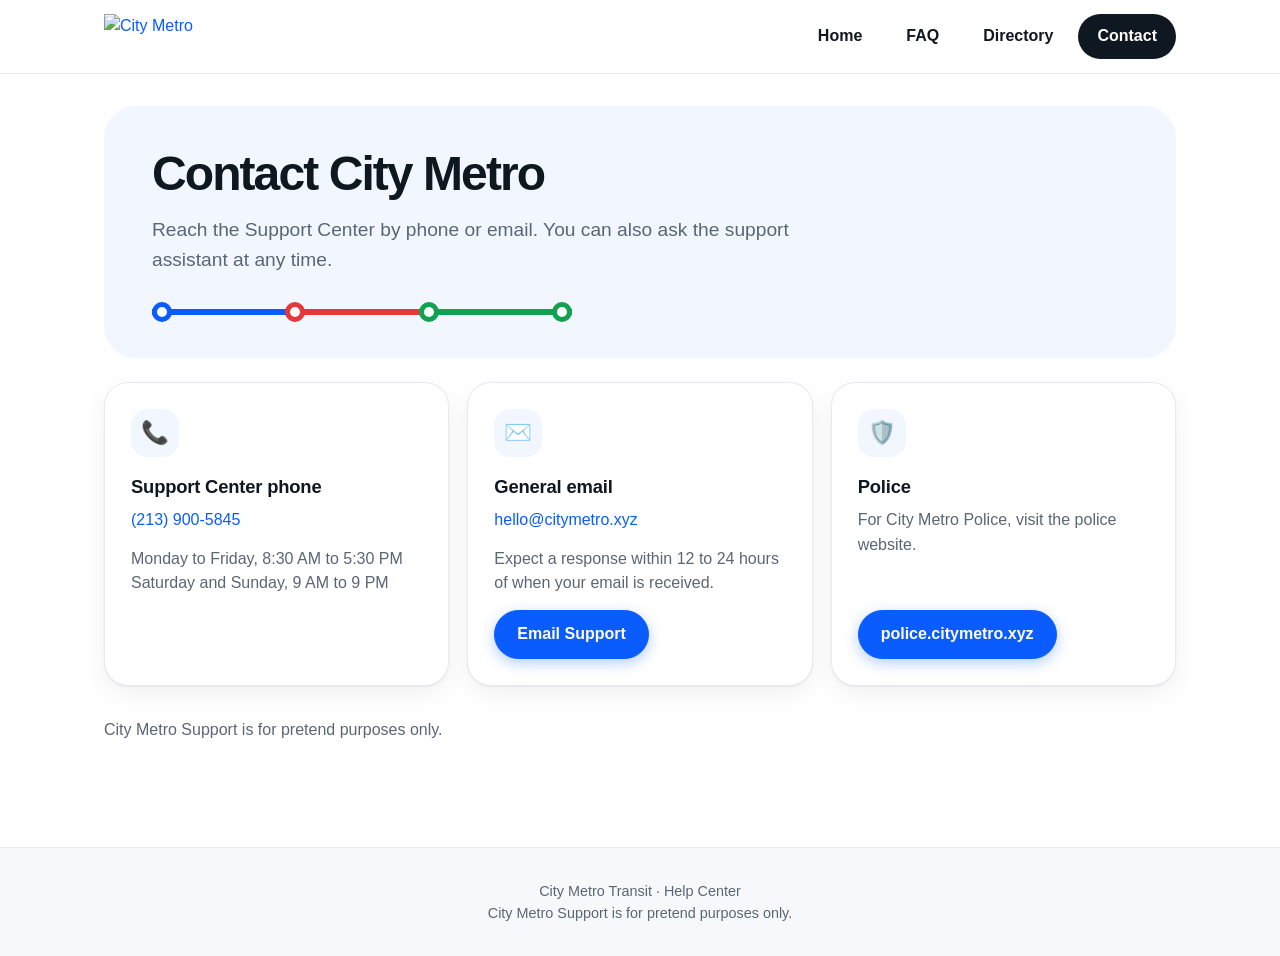
==== contact.html @ 76435ec6 "Create contact.html" ====
<!doctype html><html lang="en"><head><meta charset="utf-8"><meta name="viewport" content="width=device-width,initial-scale=1">
<title>Contact – City Metro Transit Help Center</title><link rel="stylesheet" href="styles.css"></head><body>
<header><div class="bar"><a class="logo" href="index.html" aria-label="City Metro Transit Help Center home"><img src="https://alerts.citymetro.xyz/logo.png" alt="City Metro"></a>
<nav><a class="btn " href="index.html">Home</a><a class="btn " href="faq.html">FAQ</a><a class="btn " href="directory.html">Directory</a><a class="btn on" href="contact.html">Contact</a></nav></div></header>
<main>
<section class="hero compact">
<h1>Contact City Metro</h1>
<p class="lead">Reach the Support Center by phone or email. You can also ask the support assistant at any time.</p>
<div class="route" aria-hidden="true"><i></i><i></i><i></i><i></i></div>
</section>
<div class="list">
<div class="item"><span class="ic" aria-hidden="true">📞</span><h3>Support Center phone</h3><p><a href="tel:+12139005845">(213) 900-5845</a></p><p>Monday to Friday, 8:30 AM to 5:30 PM<br>Saturday and Sunday, 9 AM to 9 PM</p></div>
<div class="item"><span class="ic" aria-hidden="true">✉️</span><h3>General email</h3><p><a href="mailto:hello@citymetro.xyz">hello@citymetro.xyz</a></p><p>Expect a response within 12 to 24 hours of when your email is received.</p><a class="btn primary" href="mailto:hello@citymetro.xyz">Email Support</a></div>
<div class="item"><span class="ic" aria-hidden="true">🛡️</span><h3>Police</h3><p>For City Metro Police, visit the police website.</p><a class="btn primary" href="https://police.citymetro.xyz">police.citymetro.xyz</a></div>
</div>
<p style="color:var(--muted);margin-top:32px">City Metro Support is for pretend purposes only.</p>
</main><footer>City Metro Transit · Help Center<br>City Metro Support is for pretend purposes only.</footer><script src="bot.js"></script></body></html>
---- styles.css ----
:root{--bg:#fff;--ink:#0f1720;--muted:#5b6674;--line:#e6eaf0;--tint:#f2f6ff;--soft:#f6f8fb;--brand:#0a5cff;--brand-d:#0847c4;--red:#e5383b;--green:#12a150;--r:999px;--shadow:0 1px 2px rgba(15,23,32,.06),0 8px 24px rgba(15,23,32,.06)}
*{box-sizing:border-box}
html{scroll-padding-top:90px}
body{margin:0;background:var(--bg);color:var(--ink);font-family:"Helvetica Neue",Helvetica,Arial,sans-serif;line-height:1.55;-webkit-font-smoothing:antialiased}
a{color:var(--brand);text-decoration:none}
a:hover{text-decoration:underline}
:focus-visible{outline:3px solid var(--brand);outline-offset:3px}
header{position:sticky;top:0;background:rgba(255,255,255,.92);backdrop-filter:blur(10px);border-bottom:1px solid var(--line);z-index:10}
.bar{max-width:1120px;margin:0 auto;padding:14px 24px;display:flex;align-items:center;gap:20px;flex-wrap:wrap}
.logo{display:flex;align-items:center;margin-right:auto}
.logo img{height:44px;display:block}
nav{display:flex;gap:6px;flex-wrap:wrap}
nav .btn{border-color:transparent;background:transparent;color:var(--ink);padding:9px 18px}
nav .btn:hover{background:var(--soft);text-decoration:none}
nav .btn.on{background:var(--ink);color:#fff}
.btn{display:inline-block;padding:11px 22px;border-radius:var(--r);border:1px solid var(--line);background:#fff;color:var(--ink);font:inherit;font-weight:600;cursor:pointer;transition:transform .15s,box-shadow .15s,background .15s}
.btn:hover{background:var(--soft);text-decoration:none;transform:translateY(-1px)}
.btn.primary{background:var(--brand);border-color:var(--brand);color:#fff;box-shadow:0 4px 14px rgba(10,92,255,.3)}
.btn.primary:hover{background:var(--brand-d)}
main{max-width:1120px;margin:0 auto;padding:32px 24px 88px}
.hero{background:var(--tint);border-radius:32px;padding:64px 48px 48px;margin-bottom:16px;position:relative;overflow:hidden}
.hero.compact{padding:44px 48px 36px}
h1{font-size:clamp(2.3rem,6vw,4rem);line-height:1.02;letter-spacing:-.04em;margin:0 0 16px;max-width:12em;font-weight:700}
.hero.compact h1{font-size:clamp(2rem,5vw,3rem)}
.lead{font-size:1.2rem;color:var(--muted);max-width:34em;margin:0 0 28px}
.hero.compact .lead{margin-bottom:8px}
.route{display:flex;align-items:center;max-width:420px;margin:28px 0 0;background:linear-gradient(90deg,var(--brand) 0 33%,var(--red) 33% 66%,var(--green) 66%) center/100% 6px no-repeat;justify-content:space-between}
.route i{width:20px;height:20px;border-radius:50%;background:#fff;border:5px solid var(--brand)}
.route i:nth-child(2){border-color:var(--red)}.route i:nth-child(3){border-color:var(--green)}.route i:nth-child(4){border-color:var(--green)}
.search{display:flex;gap:8px;max-width:560px;background:#fff;border-radius:var(--r);padding:6px;box-shadow:var(--shadow)}
.search input{flex:1;min-width:0;padding:12px 18px;border:0;background:transparent;font:inherit;outline:0}
.search:focus-within{outline:3px solid var(--brand)}
h2{font-size:1.6rem;letter-spacing:-.025em;margin:56px 0 18px}
.topics{display:flex;flex-wrap:wrap;gap:10px}
.topics .btn{background:var(--soft);border-color:transparent}
.topics .btn:hover{background:var(--tint);color:var(--brand)}
.list{display:grid;gap:18px;grid-template-columns:repeat(auto-fit,minmax(260px,1fr));margin-top:24px}
.hero + .topics,.hero + .list{margin-top:24px}
.item{background:#fff;border:1px solid var(--line);border-radius:24px;padding:26px;box-shadow:var(--shadow);display:flex;flex-direction:column;align-items:flex-start;transition:transform .2s,box-shadow .2s}
.item:hover{transform:translateY(-3px);box-shadow:0 2px 4px rgba(15,23,32,.06),0 16px 36px rgba(15,23,32,.1)}
.ic{width:48px;height:48px;border-radius:16px;background:var(--tint);display:grid;place-items:center;font-size:1.4rem;margin-bottom:16px}
.item h3{margin:0 0 6px;font-size:1.15rem;letter-spacing:-.01em}
.item p{margin:0 0 14px;color:var(--muted)}
.item .btn{margin-top:auto}
#faq{margin-top:20px;display:grid;gap:12px}
details{background:#fff;border:1px solid var(--line);border-radius:20px;padding:0 24px;box-shadow:var(--shadow)}
summary{font-weight:600;cursor:pointer;font-size:1.05rem;padding:20px 0;list-style:none;display:flex;justify-content:space-between;gap:16px;align-items:center}
summary::-webkit-details-marker{display:none}
summary::after{content:"+";flex:none;width:32px;height:32px;border-radius:50%;background:var(--tint);color:var(--brand);display:grid;place-items:center;font-size:1.3rem;font-weight:400}
details[open] summary::after{content:"–"}
details p{color:var(--muted);margin:0;padding-bottom:22px;max-width:44em}
.filter{margin:24px 0 0;display:flex;max-width:560px}
.filter input{flex:1;padding:14px 22px;border-radius:var(--r);border:1px solid var(--line);font:inherit;background:#fff;box-shadow:var(--shadow)}
footer{background:var(--soft);border-top:1px solid var(--line);padding:32px 24px;text-align:center;color:var(--muted);font-size:.9rem}
.hide{display:none!important}
@media(max-width:600px){.hero,.hero.compact{padding:36px 24px;border-radius:24px}}
@media(prefers-reduced-motion:reduce){*{transition:none!important}}
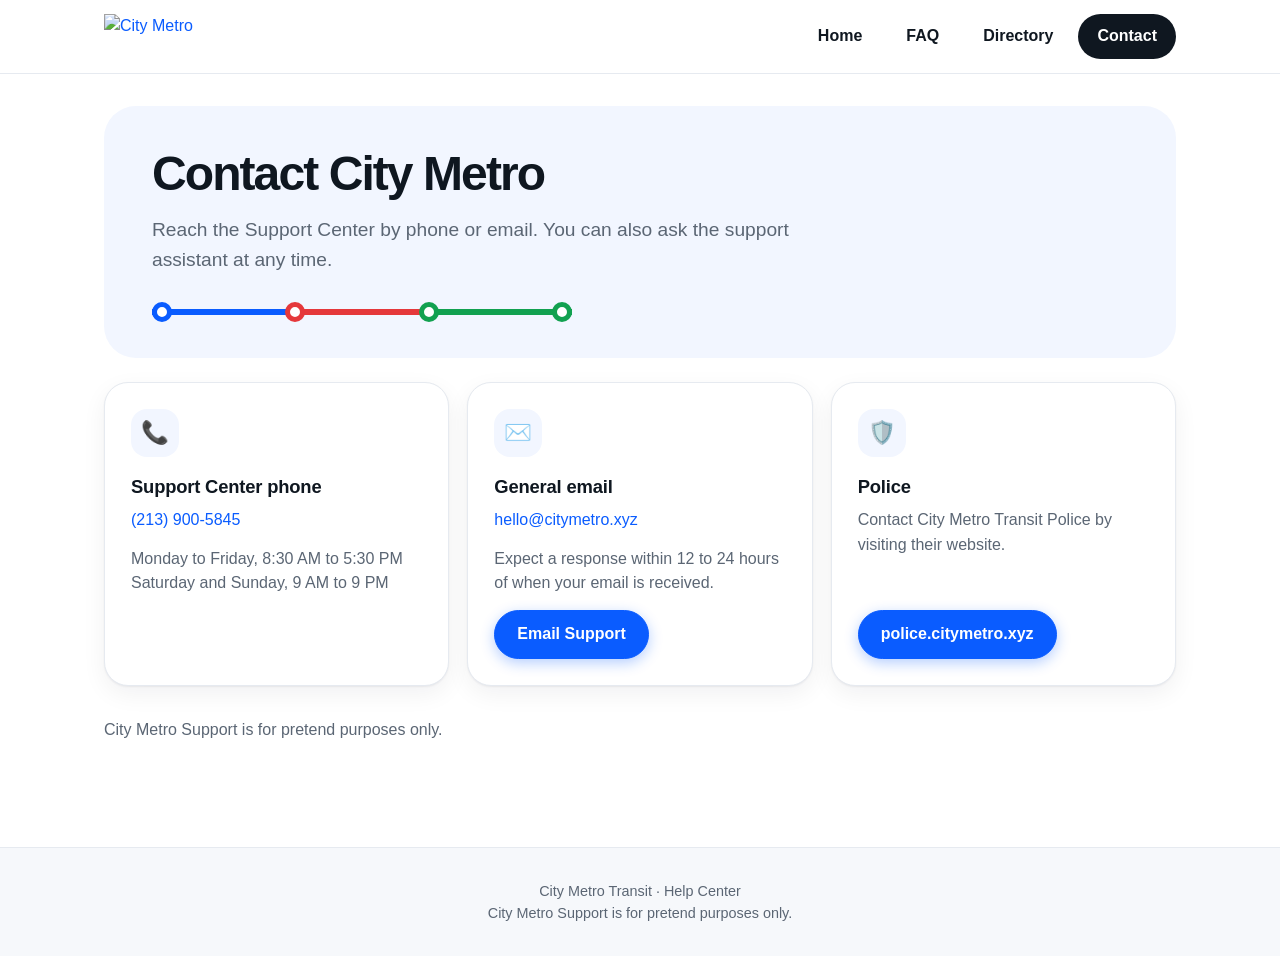
==== commit 9bdc60ce: "Clarify Police contact information in contact.html Updated the Police contact information to clarify" ====
--- a/contact.html
+++ b/contact.html
@@ -11,7 +11,7 @@
 <div class="list">
 <div class="item"><span class="ic" aria-hidden="true">📞</span><h3>Support Center phone</h3><p><a href="tel:+12139005845">(213) 900-5845</a></p><p>Monday to Friday, 8:30 AM to 5:30 PM<br>Saturday and Sunday, 9 AM to 9 PM</p></div>
 <div class="item"><span class="ic" aria-hidden="true">✉️</span><h3>General email</h3><p><a href="mailto:hello@citymetro.xyz">hello@citymetro.xyz</a></p><p>Expect a response within 12 to 24 hours of when your email is received.</p><a class="btn primary" href="mailto:hello@citymetro.xyz">Email Support</a></div>
-<div class="item"><span class="ic" aria-hidden="true">🛡️</span><h3>Police</h3><p>For City Metro Police, visit the police website.</p><a class="btn primary" href="https://police.citymetro.xyz">police.citymetro.xyz</a></div>
+<div class="item"><span class="ic" aria-hidden="true">🛡️</span><h3>Police</h3><p>Contact City Metro Transit Police by visiting their website.</p><a class="btn primary" href="https://police.citymetro.xyz">police.citymetro.xyz</a></div>
 </div>
 <p style="color:var(--muted);margin-top:32px">City Metro Support is for pretend purposes only.</p>
-</main><footer>City Metro Transit · Help Center<br>City Metro Support is for pretend purposes only.</footer><script src="bot.js"></script></body></html>+</main><footer>City Metro Transit · Help Center<br>City Metro Support is for pretend purposes only.</footer><script src="bot.js"></script></body></html>
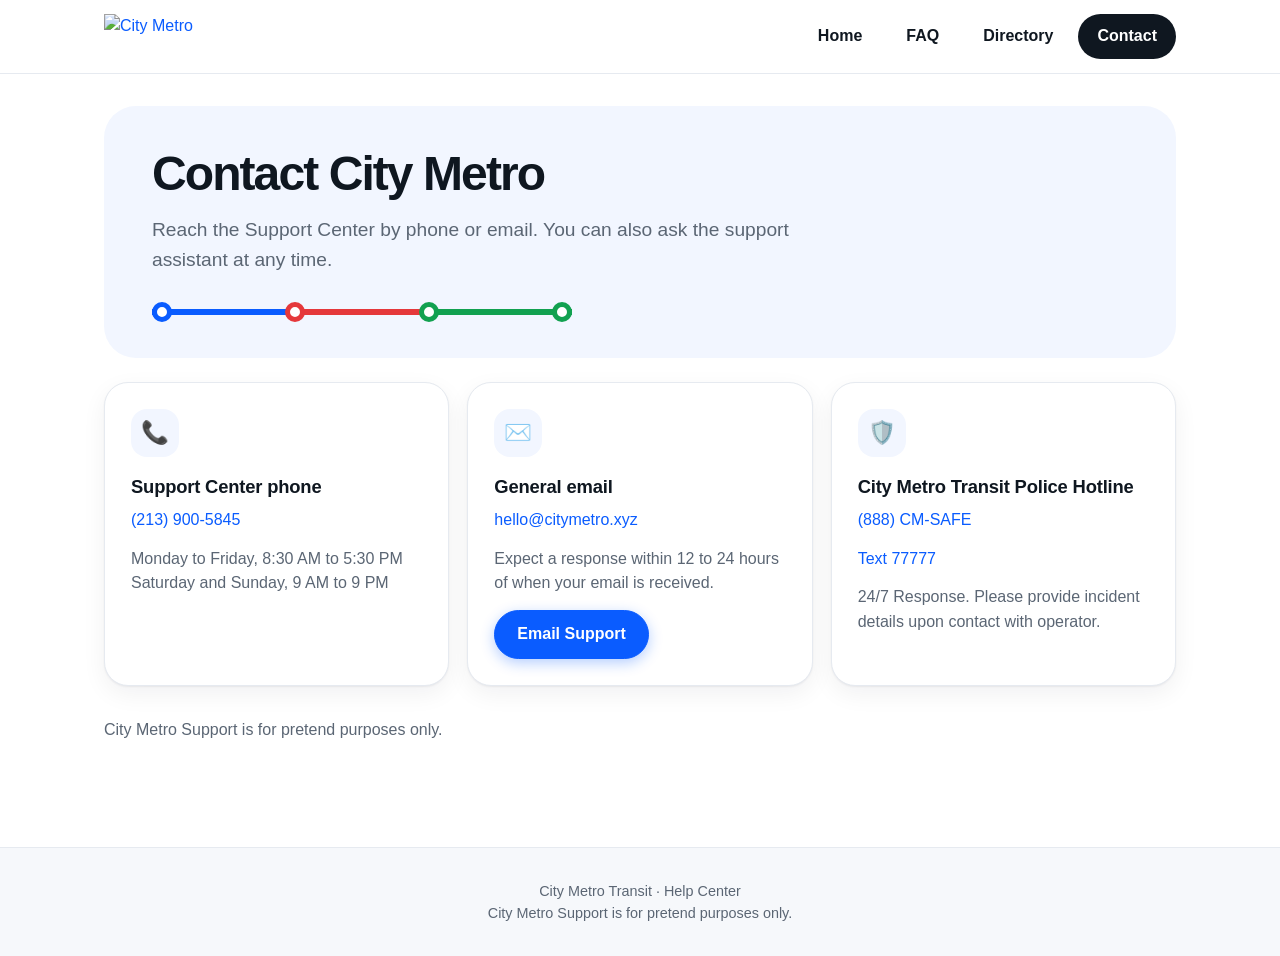
==== commit f465b160: "Add Transit Police contact details to contact.html Added City Metro Transit Police Hotline and SMS c" ====
--- a/contact.html
+++ b/contact.html
@@ -11,7 +11,13 @@
 <div class="list">
 <div class="item"><span class="ic" aria-hidden="true">📞</span><h3>Support Center phone</h3><p><a href="tel:+12139005845">(213) 900-5845</a></p><p>Monday to Friday, 8:30 AM to 5:30 PM<br>Saturday and Sunday, 9 AM to 9 PM</p></div>
 <div class="item"><span class="ic" aria-hidden="true">✉️</span><h3>General email</h3><p><a href="mailto:hello@citymetro.xyz">hello@citymetro.xyz</a></p><p>Expect a response within 12 to 24 hours of when your email is received.</p><a class="btn primary" href="mailto:hello@citymetro.xyz">Email Support</a></div>
-<div class="item"><span class="ic" aria-hidden="true">🛡️</span><h3>Police</h3><p>Contact City Metro Transit Police by visiting their website.</p><a class="btn primary" href="https://police.citymetro.xyz">police.citymetro.xyz</a></div>
+<div class="item">
+  <span class="ic" aria-hidden="true">🛡️</span>
+  <h3>City Metro Transit Police Hotline</h3>
+  <p><a href="tel:+1888267233">(888) CM-SAFE</a></p>
+  <p><a href="sms:77777">Text 77777</a></p>
+  <p>24/7 Response. Please provide incident details upon contact with operator. </p>
+</div>
 </div>
 <p style="color:var(--muted);margin-top:32px">City Metro Support is for pretend purposes only.</p>
 </main><footer>City Metro Transit · Help Center<br>City Metro Support is for pretend purposes only.</footer><script src="bot.js"></script></body></html>
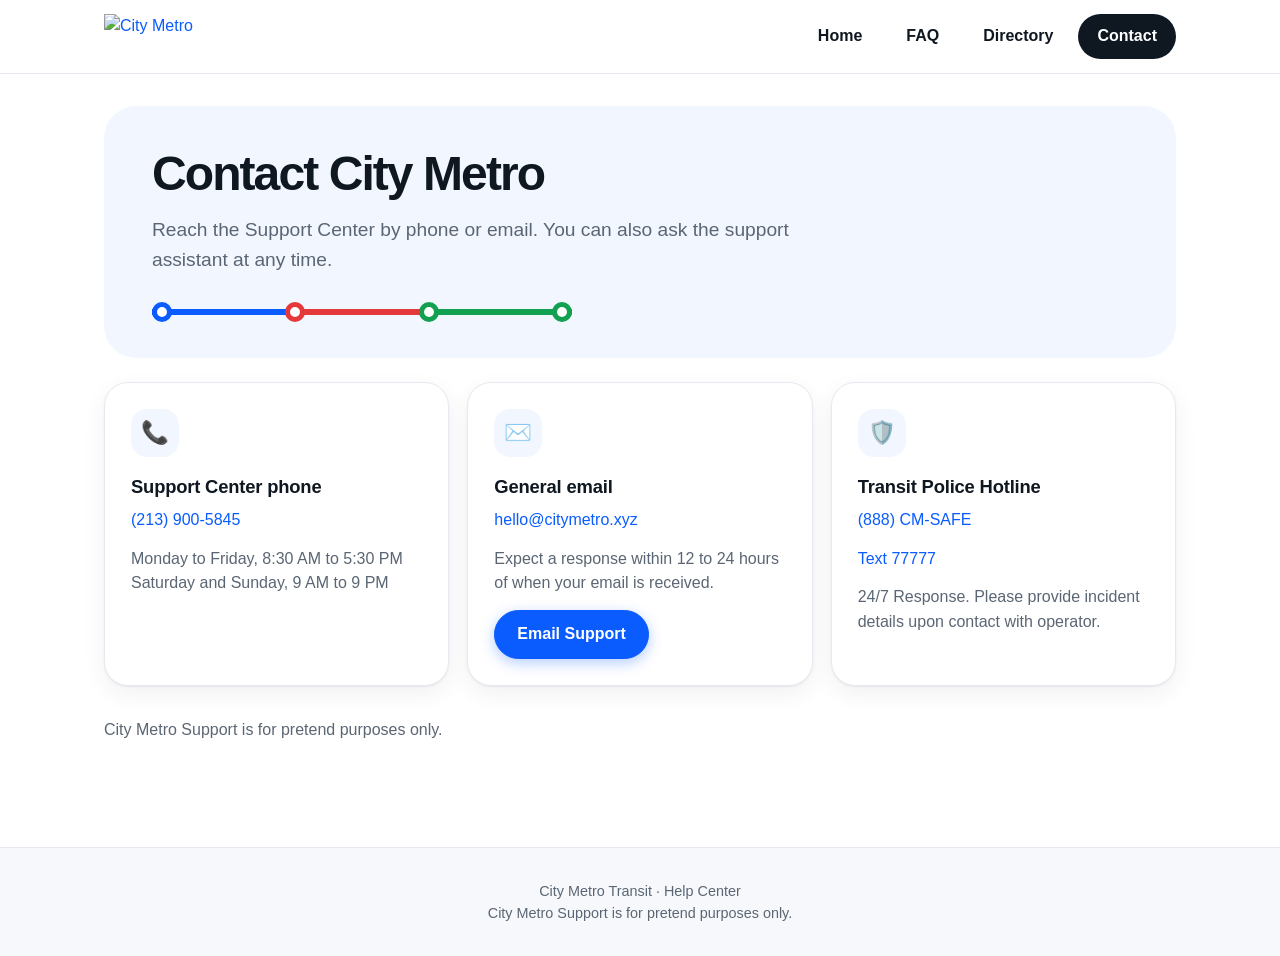
==== commit d107049a: "Rename 'City Metro Transit Police Hotline' to 'Transit Police Hotline'" ====
--- a/contact.html
+++ b/contact.html
@@ -13,7 +13,7 @@
 <div class="item"><span class="ic" aria-hidden="true">✉️</span><h3>General email</h3><p><a href="mailto:hello@citymetro.xyz">hello@citymetro.xyz</a></p><p>Expect a response within 12 to 24 hours of when your email is received.</p><a class="btn primary" href="mailto:hello@citymetro.xyz">Email Support</a></div>
 <div class="item">
   <span class="ic" aria-hidden="true">🛡️</span>
-  <h3>City Metro Transit Police Hotline</h3>
+  <h3>Transit Police Hotline</h3>
   <p><a href="tel:+1888267233">(888) CM-SAFE</a></p>
   <p><a href="sms:77777">Text 77777</a></p>
   <p>24/7 Response. Please provide incident details upon contact with operator. </p>
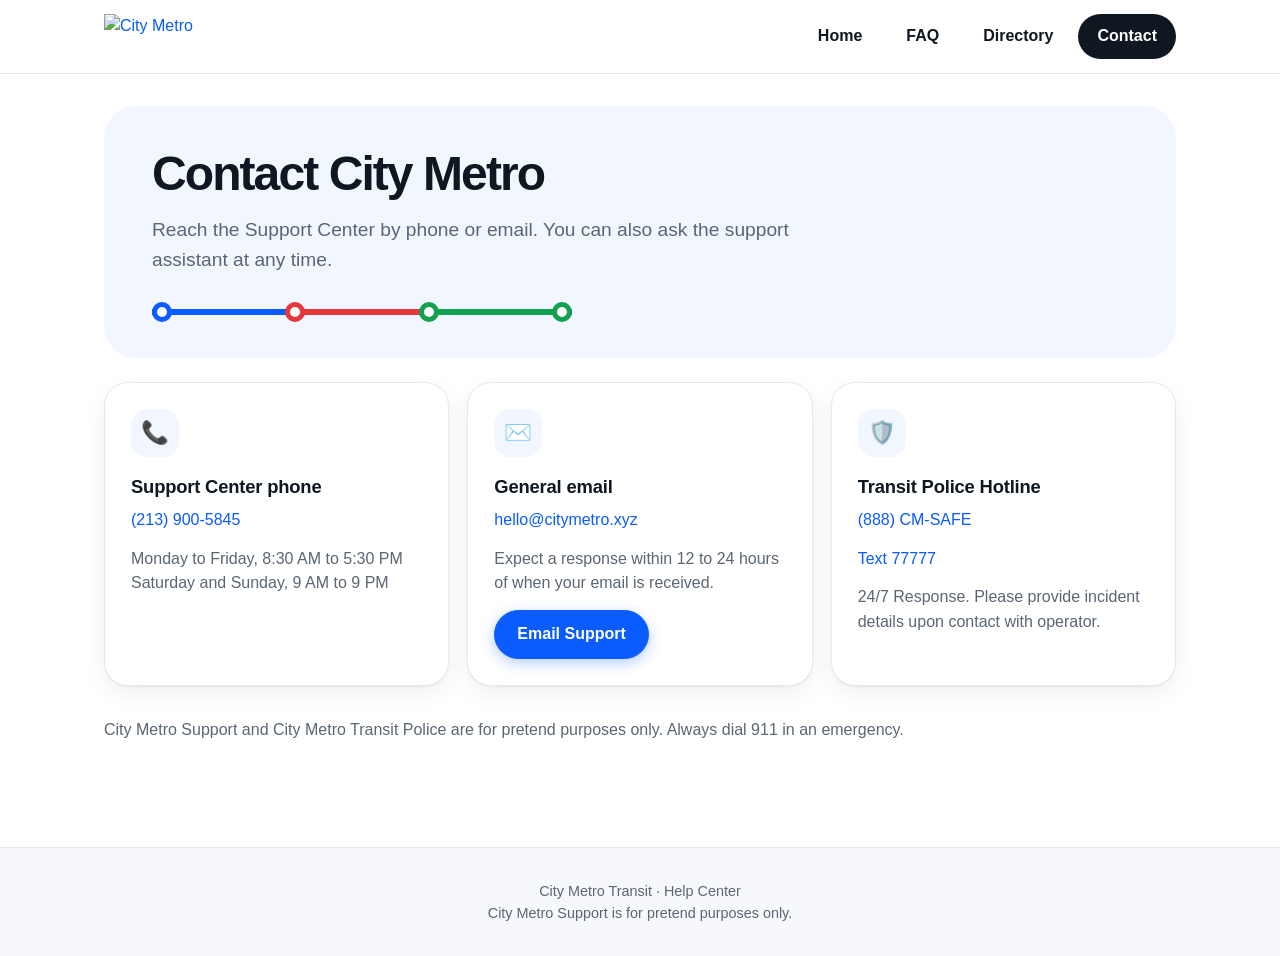
==== commit e7ec7c0b: "Update support message for clarity and accuracy" ====
--- a/contact.html
+++ b/contact.html
@@ -19,5 +19,5 @@
   <p>24/7 Response. Please provide incident details upon contact with operator. </p>
 </div>
 </div>
-<p style="color:var(--muted);margin-top:32px">City Metro Support is for pretend purposes only.</p>
+<p style="color:var(--muted);margin-top:32px">City Metro Support and City Metro Transit Police are for pretend purposes only. Always dial 911 in an emergency.</p>
 </main><footer>City Metro Transit · Help Center<br>City Metro Support is for pretend purposes only.</footer><script src="bot.js"></script></body></html>
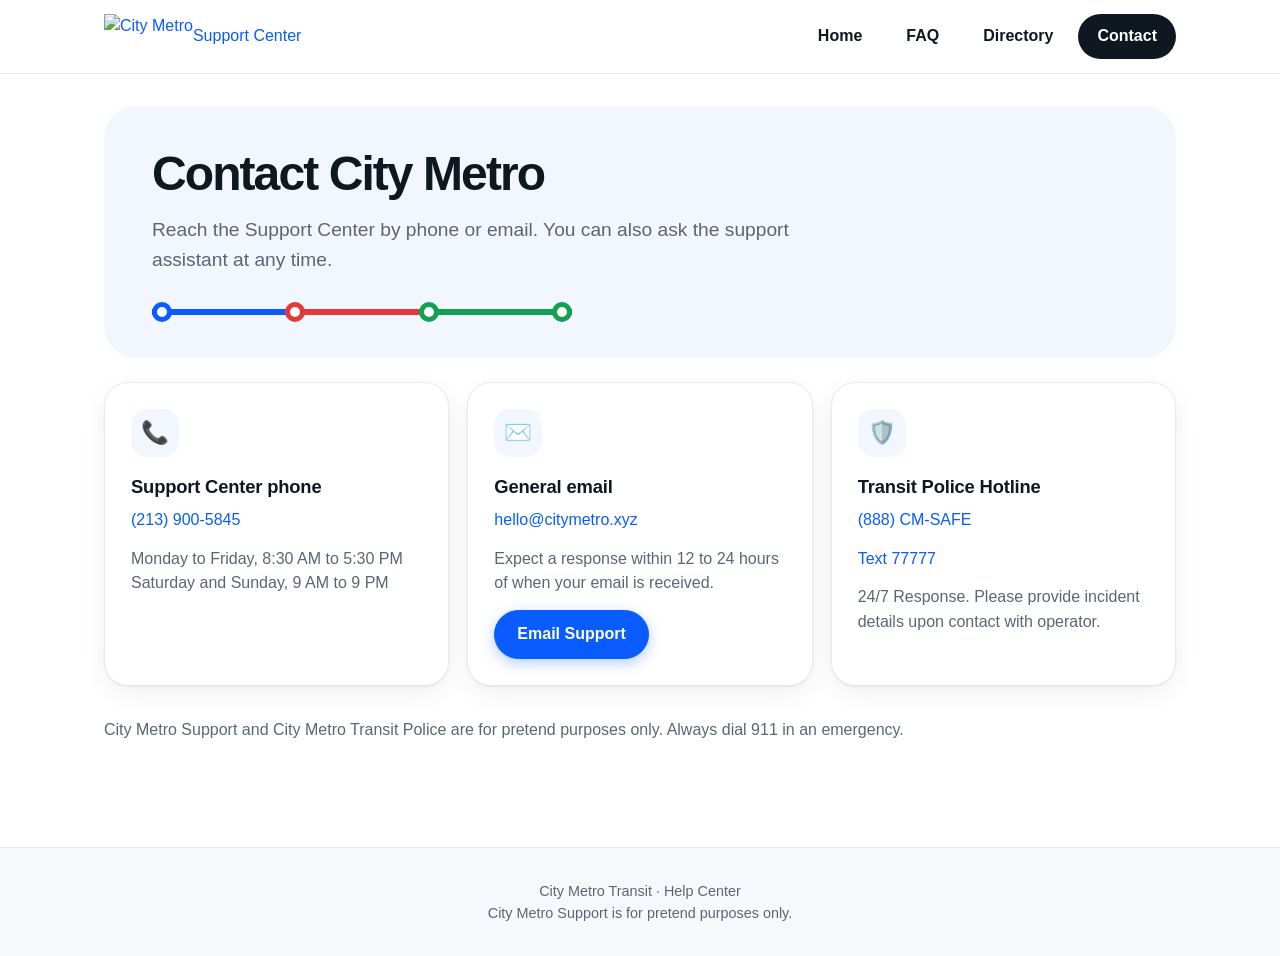
==== commit 6fceec56: "Add 'Support Center' label to contact header" ====
--- a/contact.html
+++ b/contact.html
@@ -1,6 +1,6 @@
 <!doctype html><html lang="en"><head><meta charset="utf-8"><meta name="viewport" content="width=device-width,initial-scale=1">
 <title>Contact – City Metro Transit Help Center</title><link rel="stylesheet" href="styles.css"></head><body>
-<header><div class="bar"><a class="logo" href="index.html" aria-label="City Metro Transit Help Center home"><img src="https://alerts.citymetro.xyz/logo.png" alt="City Metro"></a>
+<header><div class="bar"><a class="logo" href="index.html" aria-label="City Metro Transit Help Center home"><img src="https://alerts.citymetro.xyz/logo.png" alt="City Metro"> <span>Support Center</span></a>
 <nav><a class="btn " href="index.html">Home</a><a class="btn " href="faq.html">FAQ</a><a class="btn " href="directory.html">Directory</a><a class="btn on" href="contact.html">Contact</a></nav></div></header>
 <main>
 <section class="hero compact">
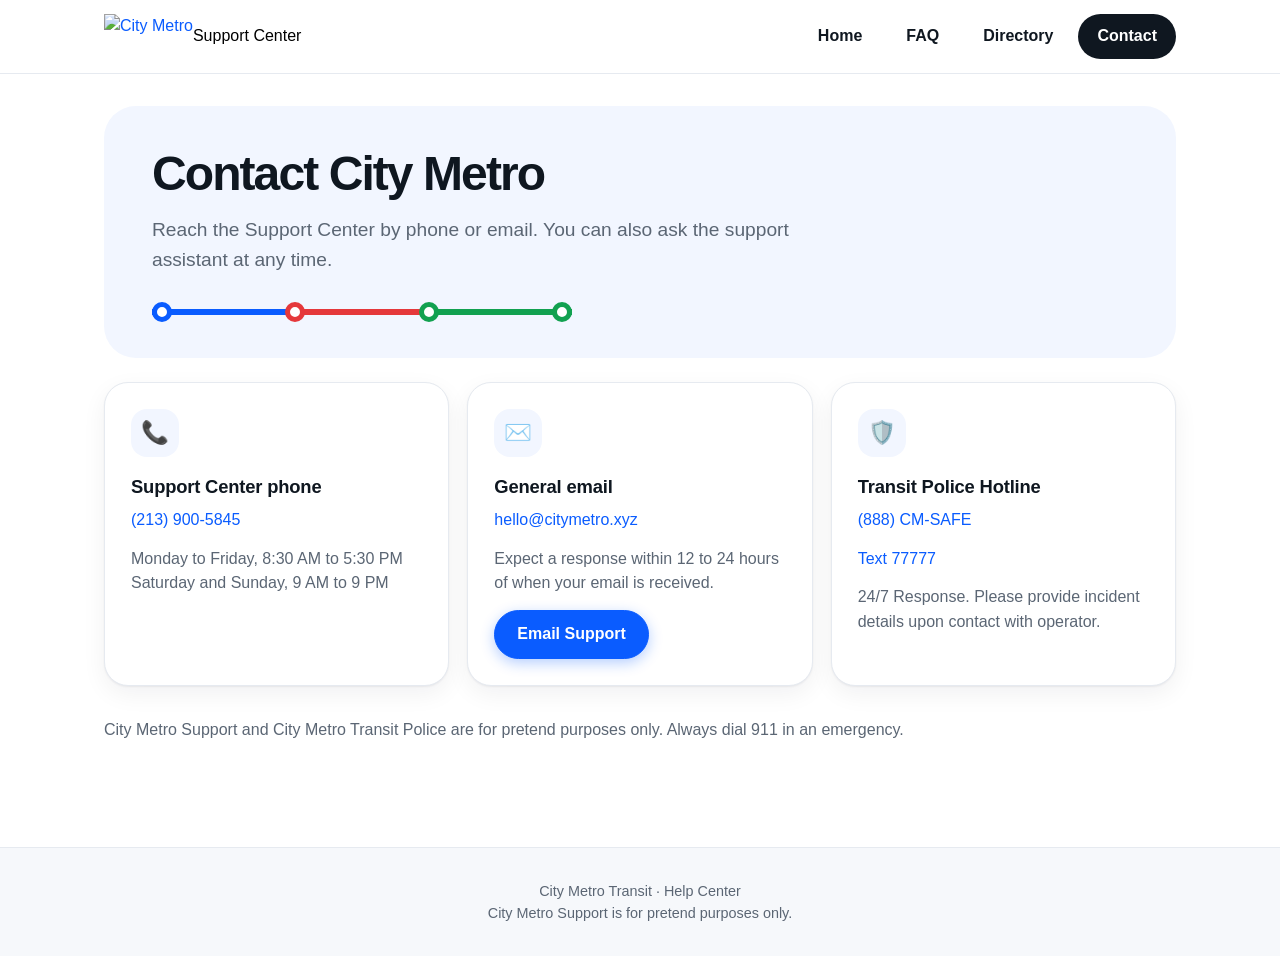
==== commit a95e4e8a: "Remove text decoration from logo link" ====
--- a/contact.html
+++ b/contact.html
@@ -1,6 +1,6 @@
 <!doctype html><html lang="en"><head><meta charset="utf-8"><meta name="viewport" content="width=device-width,initial-scale=1">
 <title>Contact – City Metro Transit Help Center</title><link rel="stylesheet" href="styles.css"></head><body>
-<header><div class="bar"><a class="logo" href="index.html" aria-label="City Metro Transit Help Center home"><img src="https://alerts.citymetro.xyz/logo.png" alt="City Metro"> <span>Support Center</span></a>
+<header><div class="bar"><a class="logo" href="index.html" aria-label="City Metro Transit Help Center home" style="text-decoration: none;"><img src="https://alerts.citymetro.xyz/logo.png" alt="City Metro"> <span style="color: #000; text-decoration: none;">Support Center</span></a>
 <nav><a class="btn " href="index.html">Home</a><a class="btn " href="faq.html">FAQ</a><a class="btn " href="directory.html">Directory</a><a class="btn on" href="contact.html">Contact</a></nav></div></header>
 <main>
 <section class="hero compact">
